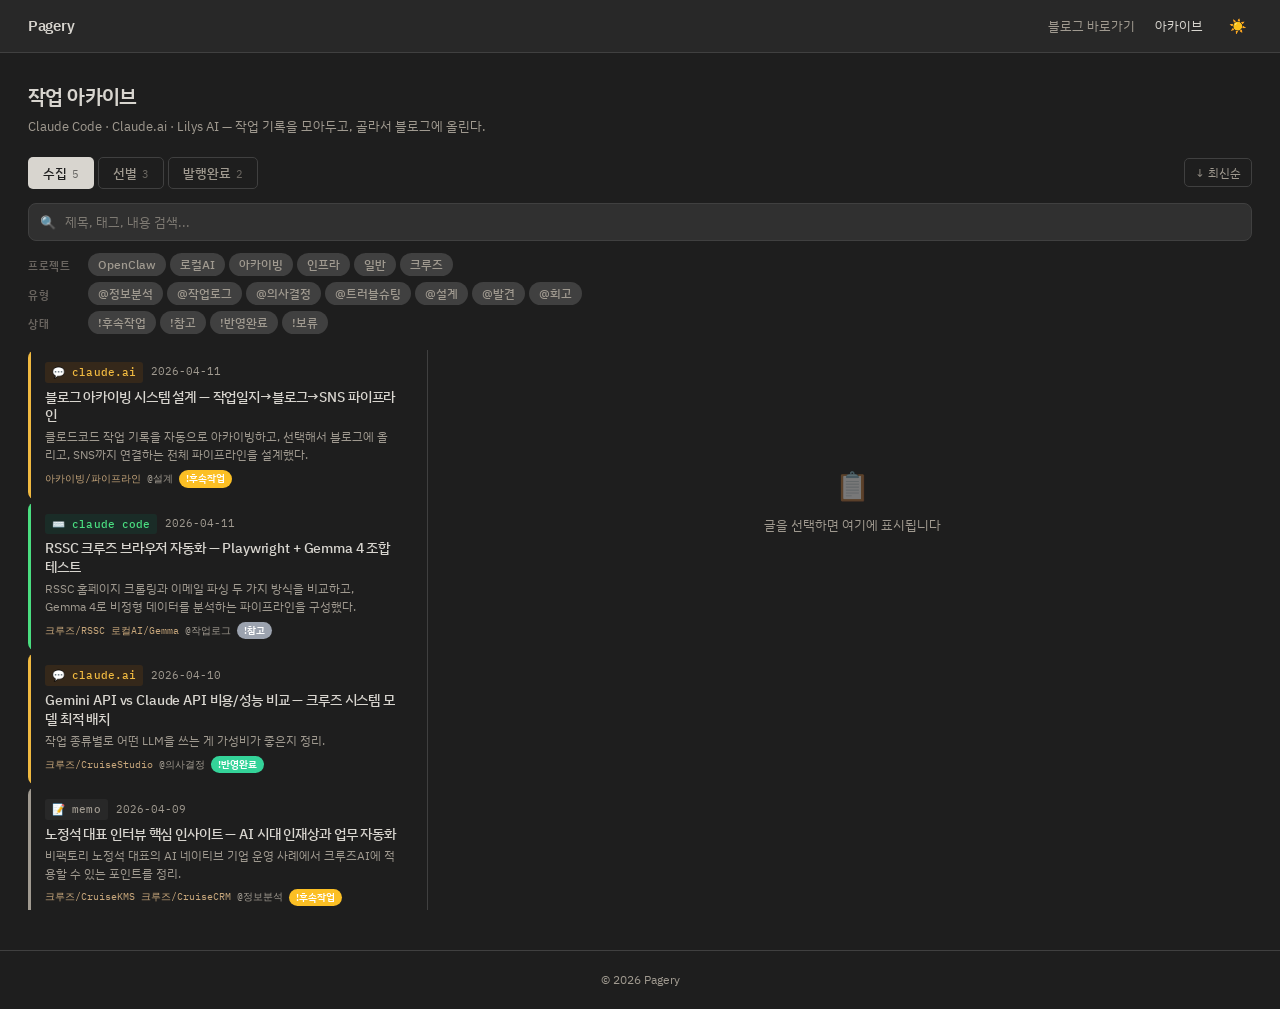
==== archive/index.html @ 4f9ec973 "add archive page + design docs" ====
<!DOCTYPE html>
<html lang="ko">
<head>
<meta charset="UTF-8">
<meta name="viewport" content="width=device-width, initial-scale=1.0">
<title>아카이브 — Pagery</title>
<link rel="preconnect" href="https://fonts.googleapis.com">
<link href="https://fonts.googleapis.com/css2?family=IBM+Plex+Sans+KR:wght@300;400;500;600&family=IBM+Plex+Mono:wght@400;500&display=swap" rel="stylesheet">
<style>
:root {
  --bg: #faf8f4;
  --bg-panel: #f5f1eb;
  --bg-card: #efeae3;
  --bg-card-hover: #e8e2d9;
  --bg-card-selected: #e5ded4;
  --bg-tag: #e8e2d9;
  --bg-tag-active: #2d2a26;
  --bg-input: #f5f1eb;
  --text: #2d2a26;
  --text-secondary: #8a8078;
  --text-tag-active: #faf8f4;
  --border: #ddd6cc;
  --border-focus: #a07d5a;
  --accent: #a07d5a;
  --tab-active-bg: #2d2a26;
  --tab-active-text: #faf8f4;
  --highlight: #fde68a;
  --source-claude: #b45309;
  --source-code: #047857;
  --source-lilys: #6d28d9;
  --source-memo: #78716c;
  --dim-label: #b0a898;
  --action-todo: #d97706;
  --action-ref: #6b7280;
  --action-done: #059669;
  --action-hold: #9333ea;
  --font-sans: 'IBM Plex Sans KR', -apple-system, sans-serif;
  --font-mono: 'IBM Plex Mono', monospace;
  --radius: 8px;
  --radius-sm: 5px;
  --transition: 0.15s ease;
  --shadow-card: 0 1px 3px rgba(0,0,0,0.04);
}
[data-theme="dark"] {
  --bg: #1e1e1e;
  --bg-panel: #282828;
  --bg-card: #303030;
  --bg-card-hover: #383838;
  --bg-card-selected: #3c3c3c;
  --bg-tag: #404040;
  --bg-tag-active: #d8d5cf;
  --bg-input: #303030;
  --text: #d8d5cf;
  --text-secondary: #a09a90;
  --text-tag-active: #1e1e1e;
  --border: #404040;
  --border-focus: #c9a87c;
  --accent: #c9a87c;
  --tab-active-bg: #d8d5cf;
  --tab-active-text: #1e1e1e;
  --highlight: #854d0e;
  --source-claude: #f0b940;
  --source-code: #4ade80;
  --source-lilys: #b09aee;
  --source-memo: #a09a90;
  --dim-label: #6a6560;
  --action-todo: #fbbf24;
  --action-ref: #9ca3af;
  --action-done: #34d399;
  --action-hold: #c084fc;
  --shadow-card: 0 1px 3px rgba(0,0,0,0.15);
}
* { margin:0; padding:0; box-sizing:border-box; }
body {
  font-family: var(--font-sans);
  background: var(--bg);
  color: var(--text);
  line-height: 1.6;
  min-height: 100vh;
  transition: background var(--transition), color var(--transition);
}

/* ── NAV ── */
nav { display:flex; align-items:center; justify-content:space-between; padding:14px 28px; border-bottom:1px solid var(--border); background:var(--bg-panel); position:sticky; top:0; z-index:100; }
nav .logo { font-weight:600; font-size:15px; letter-spacing:-0.02em; text-decoration:none; color:var(--text); }
nav .nav-links { display:flex; align-items:center; gap:20px; }
nav .nav-links a { font-size:13px; color:var(--text-secondary); text-decoration:none; transition:color var(--transition); }
nav .nav-links a:hover, nav .nav-links a.active { color:var(--text); }
.theme-toggle { background:none; border:none; cursor:pointer; font-size:14px; padding:4px 6px; color:var(--text-secondary); border-radius:var(--radius-sm); transition:background var(--transition); }
.theme-toggle:hover { background:var(--bg-tag); }

/* ── HEADER ── */
.archive-header { padding:28px 28px 0; max-width:1440px; margin:0 auto; }
.archive-header h1 { font-size:20px; font-weight:600; letter-spacing:-0.03em; margin-bottom:3px; }
.archive-header p { font-size:13px; color:var(--text-secondary); margin-bottom:20px; }

/* ── CONTROLS ── */
.controls { max-width:1440px; margin:0 auto; padding:0 28px; }
.tabs-row { display:flex; align-items:center; justify-content:space-between; margin-bottom:14px; }
.tabs { display:flex; gap:4px; }
.tab { padding:6px 14px; font-size:13px; font-weight:500; border:1px solid var(--border); border-radius:var(--radius-sm); background:transparent; color:var(--text-secondary); cursor:pointer; transition:all var(--transition); font-family:var(--font-sans); }
.tab:hover { color:var(--text); border-color:var(--text-secondary); }
.tab.active { background:var(--tab-active-bg); color:var(--tab-active-text); border-color:transparent; }
.tab .count { font-size:11px; font-weight:400; margin-left:5px; opacity:0.6; }
.sort-toggle { display:flex; align-items:center; gap:6px; font-size:12px; color:var(--text-secondary); cursor:pointer; padding:5px 10px; border-radius:var(--radius-sm); border:1px solid var(--border); background:transparent; font-family:var(--font-sans); transition:all var(--transition); }
.sort-toggle:hover { border-color:var(--text-secondary); color:var(--text); }

/* Search */
.search-bar { position:relative; margin-bottom:12px; }
.search-bar input { width:100%; padding:9px 14px 9px 36px; font-size:13px; font-family:var(--font-sans); border:1px solid var(--border); border-radius:var(--radius); background:var(--bg-input); color:var(--text); outline:none; transition:border-color var(--transition); }
.search-bar input:focus { border-color:var(--border-focus); }
.search-bar input::placeholder { color:var(--text-secondary); opacity:0.7; }
.search-icon { position:absolute; left:12px; top:50%; transform:translateY(-50%); font-size:13px; color:var(--text-secondary); pointer-events:none; }

/* ── 3차원 태그 필터 ── */
.filter-section { margin-bottom:16px; }
.filter-row { display:flex; align-items:flex-start; gap:8px; margin-bottom:6px; }
.filter-label { font-size:10.5px; font-weight:600; text-transform:uppercase; letter-spacing:0.06em; color:var(--dim-label); min-width:52px; padding-top:5px; flex-shrink:0; }
.filter-chips { display:flex; flex-wrap:wrap; gap:4px; }
.tag-chip { padding:3px 10px; font-size:11.5px; font-weight:500; border-radius:20px; background:var(--bg-tag); color:var(--text-secondary); cursor:pointer; transition:all var(--transition); border:none; font-family:var(--font-sans); white-space:nowrap; }
.tag-chip:hover { color:var(--text); }
.tag-chip.active { background:var(--bg-tag-active); color:var(--text-tag-active); }
/* action 색상 */
.tag-chip[data-action="후속작업"].active { background:var(--action-todo); color:#fff; }
.tag-chip[data-action="참고"].active { background:var(--action-ref); color:#fff; }
.tag-chip[data-action="반영완료"].active { background:var(--action-done); color:#fff; }
.tag-chip[data-action="보류"].active { background:var(--action-hold); color:#fff; }

/* ── MAIN LAYOUT ── */
.main-layout { display:grid; grid-template-columns:400px 1fr; gap:0; max-width:1440px; margin:0 auto; padding:0 28px 40px; min-height:calc(100vh - 300px); }

/* ── LIST ── */
.list-panel { border-right:1px solid var(--border); padding-right:16px; overflow-y:auto; max-height:calc(100vh - 340px); }
.list-panel::-webkit-scrollbar { width:3px; }
.list-panel::-webkit-scrollbar-thumb { background:var(--border); border-radius:2px; }
.card { display:flex; gap:0; padding:0; border-radius:var(--radius); cursor:pointer; transition:background var(--transition); margin-bottom:2px; overflow:hidden; }
.card:hover { background:var(--bg-card-hover); }
.card.selected { background:var(--bg-card-selected); }
.card-color-bar { width:3px; min-height:100%; flex-shrink:0; border-radius:3px 0 0 3px; }
.card-color-bar.claude-ai { background:var(--source-claude); }
.card-color-bar.claude-code { background:var(--source-code); }
.card-color-bar.lilys { background:var(--source-lilys); }
.card-color-bar.memo { background:var(--source-memo); }
.card-content { padding:12px 14px; flex:1; min-width:0; }
.card-meta { display:flex; align-items:center; gap:8px; margin-bottom:5px; }
.source-badge { display:inline-flex; align-items:center; gap:4px; font-size:10.5px; font-weight:500; font-family:var(--font-mono); padding:2px 7px; border-radius:3px; letter-spacing:0.01em; }
.source-badge.claude-ai { background:rgba(217,119,6,0.12); color:var(--source-claude); }
.source-badge.claude-code { background:rgba(5,150,105,0.12); color:var(--source-code); }
.source-badge.lilys { background:rgba(124,58,237,0.12); color:var(--source-lilys); }
.source-badge.memo { background:rgba(115,115,115,0.12); color:var(--source-memo); }
.card-date { font-size:11px; color:var(--text-secondary); font-family:var(--font-mono); }
.card-title { font-size:13.5px; font-weight:500; line-height:1.4; margin-bottom:3px; letter-spacing:-0.01em; }
.card-excerpt { font-size:12px; color:var(--text-secondary); line-height:1.5; display:-webkit-box; -webkit-line-clamp:2; -webkit-box-orient:vertical; overflow:hidden; }
/* card 하단에 project + action 표시 */
.card-dim-tags { display:flex; gap:6px; margin-top:6px; flex-wrap:wrap; align-items:center; }
.card-dim-tags .dim-project { font-size:10px; color:var(--accent); font-family:var(--font-mono); }
.card-dim-tags .dim-type { font-size:10px; color:var(--text-secondary); font-family:var(--font-mono); }
.action-pill { font-size:9.5px; font-weight:600; padding:1px 7px; border-radius:10px; color:#fff; }
.action-pill.후속작업 { background:var(--action-todo); }
.action-pill.참고 { background:var(--action-ref); }
.action-pill.반영완료 { background:var(--action-done); }
.action-pill.보류 { background:var(--action-hold); }
mark { background:var(--highlight); color:inherit; padding:0 1px; border-radius:2px; }
.list-empty { padding:60px 16px; text-align:center; color:var(--text-secondary); font-size:13px; }

/* ── DETAIL ── */
.detail-panel { padding-left:24px; overflow-y:auto; max-height:calc(100vh - 340px); }
.detail-panel::-webkit-scrollbar { width:3px; }
.detail-panel::-webkit-scrollbar-thumb { background:var(--border); border-radius:2px; }
.detail-empty { display:flex; flex-direction:column; align-items:center; justify-content:center; height:300px; color:var(--text-secondary); font-size:13px; gap:6px; }
.detail-empty .empty-icon { font-size:28px; opacity:0.4; }
.detail-header { margin-bottom:20px; }
.detail-header .detail-meta { display:flex; align-items:center; gap:10px; margin-bottom:8px; }
.detail-header h2 { font-size:20px; font-weight:600; letter-spacing:-0.03em; line-height:1.35; margin-bottom:4px; }
.detail-header .detail-date { font-size:12px; color:var(--text-secondary); font-family:var(--font-mono); }
.detail-summary { background:var(--bg-card); border-radius:var(--radius); padding:16px 18px; margin-bottom:18px; border-left:3px solid var(--accent); }
.detail-summary h3 { font-size:11px; font-weight:600; text-transform:uppercase; letter-spacing:0.06em; color:var(--text-secondary); margin-bottom:8px; }
.detail-summary p { font-size:13.5px; line-height:1.7; }
.detail-body { font-size:14px; line-height:1.75; margin-bottom:20px; }
.detail-body h4 { font-size:14.5px; font-weight:600; margin:18px 0 6px; letter-spacing:-0.02em; }
.detail-body p { margin-bottom:10px; }
.detail-body ul { margin:6px 0 10px 18px; font-size:13.5px; }
.detail-body li { margin-bottom:3px; }
.detail-body code { font-family:var(--font-mono); font-size:12px; background:var(--bg-tag); padding:2px 5px; border-radius:3px; }
.detail-links { display:flex; gap:6px; flex-wrap:wrap; margin-bottom:18px; }
.detail-links a { display:inline-flex; align-items:center; gap:5px; padding:6px 12px; font-size:12px; font-weight:500; border:1px solid var(--border); border-radius:var(--radius-sm); color:var(--text); text-decoration:none; transition:all var(--transition); }
.detail-links a:hover { border-color:var(--accent); color:var(--accent); }

/* 3차원 태그 표시 (디테일) */
.detail-dimensions { margin-bottom:18px; }
.dim-row { display:flex; align-items:center; gap:6px; margin-bottom:5px; }
.dim-row-label { font-size:10px; font-weight:600; text-transform:uppercase; letter-spacing:0.06em; color:var(--dim-label); min-width:42px; }
.dim-row .dtag { display:inline-flex; align-items:center; gap:3px; padding:3px 9px; font-size:11.5px; font-weight:500; border-radius:20px; background:var(--bg-tag); color:var(--text-secondary); }
.dtag .remove-tag { cursor:pointer; font-size:13px; line-height:1; opacity:0.5; transition:opacity var(--transition); background:none; border:none; color:inherit; padding:0 0 0 2px; }
.dtag .remove-tag:hover { opacity:1; }

/* 보조 태그 */
.detail-free-tags { margin-bottom:18px; }
.detail-free-tags .dtag-label { font-size:10px; font-weight:600; text-transform:uppercase; letter-spacing:0.06em; color:var(--dim-label); margin-bottom:5px; }
.detail-free-tags-list { display:flex; flex-wrap:wrap; gap:5px; align-items:center; }
.add-tag-btn { display:inline-flex; align-items:center; gap:3px; padding:3px 9px; font-size:11.5px; font-weight:500; border-radius:20px; background:transparent; border:1px dashed var(--border); color:var(--text-secondary); cursor:pointer; font-family:var(--font-sans); transition:all var(--transition); }
.add-tag-btn:hover { border-color:var(--accent); color:var(--accent); }
.tag-input-wrap { display:none; align-items:center; }
.tag-input-wrap.show { display:inline-flex; }
.tag-input-wrap input { width:100px; padding:3px 8px; font-size:11.5px; font-family:var(--font-sans); border:1px solid var(--border); border-radius:20px; background:var(--bg-input); color:var(--text); outline:none; }
.tag-input-wrap input:focus { border-color:var(--accent); }

/* Memo */
.detail-memo { margin-bottom:18px; }
.detail-memo label { display:block; font-size:11px; font-weight:600; text-transform:uppercase; letter-spacing:0.06em; color:var(--text-secondary); margin-bottom:6px; }
.detail-memo textarea { width:100%; min-height:70px; padding:10px 12px; font-size:13px; font-family:var(--font-sans); border:1px solid var(--border); border-radius:var(--radius); background:var(--bg-input); color:var(--text); resize:vertical; outline:none; transition:border-color var(--transition); }
.detail-memo textarea:focus { border-color:var(--border-focus); }

/* Actions */
.detail-actions { display:flex; gap:6px; padding-top:14px; border-top:1px solid var(--border); }
.btn { padding:7px 16px; font-size:12.5px; font-weight:500; font-family:var(--font-sans); border-radius:var(--radius-sm); cursor:pointer; transition:all var(--transition); border:1px solid var(--border); background:var(--bg-panel); color:var(--text); }
.btn:hover { border-color:var(--text-secondary); }
.btn-primary { background:var(--tab-active-bg); color:var(--tab-active-text); border-color:transparent; }
.btn-primary:hover { opacity:0.85; }
.btn-publish { background:var(--accent); color:#fff; border-color:transparent; }
.btn-publish:hover { opacity:0.85; }

footer { text-align:center; padding:20px; font-size:11.5px; color:var(--text-secondary); border-top:1px solid var(--border); }

@media (max-width:900px) {
  .main-layout { grid-template-columns:1fr; }
  .list-panel { border-right:none; border-bottom:1px solid var(--border); padding-right:0; padding-bottom:12px; max-height:40vh; }
  .detail-panel { padding-left:0; padding-top:16px; }
  .archive-header,.controls { padding-left:16px; padding-right:16px; }
  .main-layout { padding:0 16px 40px; }
  nav { padding:14px 16px; }
  .filter-row { flex-direction:column; gap:4px; }
  .filter-label { min-width:auto; padding-top:0; }
}
</style>
</head>
<body>

<nav>
  <a href="https://galincia-hub.github.io/kangs-blog/index.html" class="logo">Pagery</a>
  <div class="nav-links">
    <a href="https://galincia-hub.github.io/kangs-blog/blog/index.html">블로그 바로가기</a>
    <a href="#" class="active">아카이브</a>
    <button class="theme-toggle" onclick="toggleTheme()" title="테마 전환">☀️</button>
  </div>
</nav>

<div class="archive-header">
  <h1>작업 아카이브</h1>
  <p>Claude Code · Claude.ai · Lilys AI — 작업 기록을 모아두고, 골라서 블로그에 올린다.</p>
</div>

<div class="controls">
  <div class="tabs-row">
    <div class="tabs">
      <button class="tab active" data-tab="inbox" onclick="switchTab('inbox')">수집<span class="count" id="count-inbox">0</span></button>
      <button class="tab" data-tab="shortlist" onclick="switchTab('shortlist')">선별<span class="count" id="count-shortlist">0</span></button>
      <button class="tab" data-tab="published" onclick="switchTab('published')">발행완료<span class="count" id="count-published">0</span></button>
    </div>
    <button class="sort-toggle" onclick="toggleSort()" id="sortBtn">↓ 최신순</button>
  </div>
  <div class="search-bar">
    <span class="search-icon">🔍</span>
    <input type="text" id="searchInput" placeholder="제목, 태그, 내용 검색..." oninput="filterCards()">
  </div>
  <!-- ★ 차원별 3행 필터 -->
  <div class="filter-section" id="filterSection"></div>
</div>

<div class="main-layout">
  <div class="list-panel" id="listPanel"></div>
  <div class="detail-panel" id="detailPanel">
    <div class="detail-empty"><span class="empty-icon">📋</span>글을 선택하면 여기에 표시됩니다</div>
  </div>
</div>

<footer>© 2026 Pagery</footer>

<script>
const SOURCE_META = {
  'claude-ai':   { icon:'💬', label:'claude.ai' },
  'claude-code': { icon:'⌨️', label:'claude code' },
  'lilys':       { icon:'🎬', label:'lilys ai' },
  'memo':        { icon:'📝', label:'memo' }
};
const LINK_META = {
  claude_ai:   { icon:'💬', label:'Claude 대화' },
  claude_code: { icon:'⌨️', label:'Code 세션' },
  source:      { icon:'🔗', label:'원본' },
  github:      { icon:'🔗', label:'GitHub' },
  blog:        { icon:'📄', label:'블로그 글' },
  related:     { icon:'🔗', label:'관련 링크' }
};
const TYPE_LIST = ['정보분석','작업로그','의사결정','트러블슈팅','설계','발견','회고'];
const ACTION_LIST = ['후속작업','참고','반영완료','보류'];

// ── DATA (3차원 태그 + links 확장 + publish) ──
const archiveData = [
  {
    id:1, status:"inbox", source:"claude-ai", date:"2026-04-11",
    title:"블로그 아카이빙 시스템 설계 — 작업일지→블로그→SNS 파이프라인",
    excerpt:"클로드코드 작업 기록을 자동으로 아카이빙하고, 선택해서 블로그에 올리고, SNS까지 연결하는 전체 파이프라인을 설계했다.",
    summary:"오늘은 작업 기록의 자동화 파이프라인을 구상했다. 매번 블로그 글 쓰기 귀찮은 문제를 해결하기 위해, Claude Code 작업이 끝나면 자동으로 작업일지를 정리하고 → 아카이빙 페이지에 쌓고 → 거기서 골라서 블로그에 올리는 구조를 설계했다.",
    body:"<h4>왜 만드나</h4><p>Claude.ai에서 작업한 내용을 찾으려면 채팅 기록을 하나하나 뒤져야 한다.</p><h4>어떻게 해결하나</h4><p>작업이 끝나면 에이전트가 자동으로 스토리를 정리해서 아카이빙에 쌓는다.</p><h4>핵심 결정</h4><ul><li>DB 없이 JSON 파일로 운영</li><li>Learning Queue의 2분할 레이아웃 차용</li><li>3단계 탭: 수집 → 선별 → 발행완료</li></ul>",
    project:["아카이빙/파이프라인"], type:"설계", action:"후속작업",
    tags:["LearningQueue","블로그자동화"],
    links:{claude_ai:"https://claude.ai/chat/example-1"}, memo:"",
    publish:{blog_url:"",blog_date:"",linkedin_draft:"",threads_draft:"",linkedin_posted:false,threads_posted:false}
  },
  {
    id:2, status:"inbox", source:"claude-code", date:"2026-04-11",
    title:"RSSC 크루즈 브라우저 자동화 — Playwright + Gemma 4 조합 테스트",
    excerpt:"RSSC 홈페이지 크롤링과 이메일 파싱 두 가지 방식을 비교하고, Gemma 4로 비정형 데이터를 분석하는 파이프라인을 구성했다.",
    summary:"RSSC 크루즈 가격/일정 데이터를 자동으로 수집하는 시스템을 만들었다. Playwright로 크롤링하는 방식과 이메일 파싱 방식을 비교했다.",
    body:"<h4>시도한 것</h4><p>Playwright로 RSSC 웹사이트를 직접 크롤링했는데, 동적 로딩이 많아서 안정성이 떨어졌다.</p><h4>막혔던 곳</h4><p>이메일 본문 HTML 구조가 매번 달라서 정규식으로는 한계. Gemma 4에게 시키니까 바로 됐다.</p><h4>배운 것</h4><p>비정형 데이터 → LLM 정형화가 생각보다 강력하다.</p>",
    project:["크루즈/RSSC","로컬AI/Gemma"], type:"작업로그", action:"참고",
    tags:["Playwright","크롤링","브라우저자동화"],
    links:{claude_ai:"https://claude.ai/chat/example-2",github:"https://github.com/galincia-hub/cruise-scraper"},
    memo:"이메일 파싱 방식이 더 안정적.",
    publish:{blog_url:"",blog_date:"",linkedin_draft:"",threads_draft:"",linkedin_posted:false,threads_posted:false}
  },
  {
    id:3, status:"inbox", source:"claude-ai", date:"2026-04-10",
    title:"Gemini API vs Claude API 비용/성능 비교 — 크루즈 시스템 모델 최적 배치",
    excerpt:"작업 종류별로 어떤 LLM을 쓰는 게 가성비가 좋은지 정리.",
    summary:"크루즈 AI 시스템의 각 모듈에 어떤 LLM을 배치할지 비용과 성능을 비교했다.",
    body:"<h4>비교 기준</h4><p>100건의 동일 프롬프트로 정확도와 비용을 측정.</p><h4>결과</h4><ul><li>분류: Gemini Flash 승 (가격 1/5)</li><li>글쓰기: Claude 압도적</li></ul>",
    project:["크루즈/CruiseStudio"], type:"의사결정", action:"반영완료",
    tags:["Gemini","Claude","비용최적화"],
    links:{claude_ai:"https://claude.ai/chat/example-3"}, memo:"",
    publish:{blog_url:"",blog_date:"",linkedin_draft:"",threads_draft:"",linkedin_posted:false,threads_posted:false}
  },
  {
    id:4, status:"inbox", source:"lilys", date:"2026-04-06",
    title:"AI뉴스 — Gemma 4, Veo3.1 Lite, 클로드 코드 유출, 타입캐스트",
    excerpt:"조코딩 AI뉴스 요약. Gemma 4 오픈소스 출시, 클로드 코드 소스 유출 사태 정리.",
    summary:"구글이 용량 대비 최강 오픈소스 모델 Gemma 4를 출시했다. 클로드 코드가 npm 맵파일을 통해 소스가 유출되었다.",
    body:"<h4>Gemma 4 핵심</h4><ul><li>31B 모델이 아레나 엘로 1452점</li><li>아파치 2.0 라이선스</li></ul><h4>클로드 코드 유출</h4><p>npm 맵 파일을 통해 핵심 구성 요소 공개. OpenClaw가 빠르게 개발됨.</p>",
    project:["로컬AI/Gemma","OpenClaw"], type:"정보분석", action:"후속작업",
    tags:["오픈소스","Veo","타입캐스트"],
    links:{source:"https://lilys.ai/digest/9031701/10316226/"}, memo:"Gemma 4 로컬 설치 테스트해볼 것.",
    publish:{blog_url:"",blog_date:"",linkedin_draft:"",threads_draft:"",linkedin_posted:false,threads_posted:false}
  },
  {
    id:5, status:"inbox", source:"memo", date:"2026-04-09",
    title:"노정석 대표 인터뷰 핵심 인사이트 — AI 시대 인재상과 업무 자동화",
    excerpt:"비팩토리 노정석 대표의 AI 네이티브 기업 운영 사례에서 크루즈AI에 적용할 수 있는 포인트를 정리.",
    summary:"AI 에이전트로 '주관식을 객관식으로 바꾸는' 접근이 인상적이었다.",
    body:"<h4>핵심 인사이트</h4><p>'단순 노동을 없애는 것'이 AI 도입의 핵심.</p><h4>크루즈AI 적용</h4><ul><li>CruiseKMS: 고객 문의 → AI가 선택지로 정리</li><li>CruiseCRM: 프로모션 → AI가 타겟 세분화</li></ul>",
    project:["크루즈/CruiseKMS","크루즈/CruiseCRM"], type:"정보분석", action:"후속작업",
    tags:["노정석","비팩토리"],
    links:{claude_ai:"https://claude.ai/chat/example-5"}, memo:"블로그 포스트로 쓸만한 소재.",
    publish:{blog_url:"",blog_date:"",linkedin_draft:"",threads_draft:"",linkedin_posted:false,threads_posted:false}
  },
  {
    id:6, status:"shortlist", source:"claude-code", date:"2026-04-08",
    title:"CruiseStudio Writer/Reviewer 멀티에이전트 파이프라인 구축",
    excerpt:"유튜브 → 블로그 자동 변환 시스템의 핵심인 Writer-Reviewer 구조를 구현하고 테스트했다.",
    summary:"Writer가 초안을 쓰고 Reviewer가 팩트체크하는 3단계 구조. Writer 환각 문제를 Reviewer 프롬프트 강화로 해결.",
    body:"<h4>구조</h4><p>Writer → Reviewer → Style Editor.</p><h4>문제와 해결</h4><p>Writer 환각 발생. Reviewer에 '원본에 없는 사실이면 삭제하라' 규칙 추가.</p>",
    project:["크루즈/CruiseStudio"], type:"작업로그", action:"참고",
    tags:["멀티에이전트","환각방지"],
    links:{claude_ai:"https://claude.ai/chat/example-6",github:"https://github.com/galincia-hub/cruise-studio"},
    memo:"환각 방지 패턴은 별도 포스트로 쓸 수 있을 것 같다.",
    publish:{blog_url:"",blog_date:"",linkedin_draft:"",threads_draft:"",linkedin_posted:false,threads_posted:false}
  },
  {
    id:7, status:"shortlist", source:"claude-ai", date:"2026-04-07",
    title:"크루즈 사업 5개년 AI 전환 로드맵 — Phase 1~5 수립",
    excerpt:"크루즈인터내셔널의 AI 기반 성장 전략을 5단계로 나누어 로드맵을 수립했다.",
    summary:"Phase 1은 내부 업무 자동화, Phase 5는 여행업 AI 인프라 제공자로의 전환.",
    body:"<h4>5단계 로드맵</h4><ul><li>Phase 1: 내부 업무 자동화</li><li>Phase 2: 고객 접점 AI화</li><li>Phase 3: 데이터 기반 상품 기획</li><li>Phase 4: 파트너 플랫폼</li><li>Phase 5: 여행업 AI 인프라</li></ul>",
    project:["크루즈"], type:"설계", action:"후속작업",
    tags:["AI전환","5개년계획"],
    links:{claude_ai:"https://claude.ai/chat/example-7"}, memo:"블로그 시리즈로 쓰면 좋겠다.",
    publish:{blog_url:"",blog_date:"",linkedin_draft:"",threads_draft:"",linkedin_posted:false,threads_posted:false}
  },
  {
    id:8, status:"shortlist", source:"claude-code", date:"2026-04-05",
    title:"dev-hub 진척도 대시보드 구축 — 9개 프로젝트 통합 현황판",
    excerpt:"진행 중인 9개 프로젝트의 상태를 한눈에 볼 수 있는 대시보드를 GitHub Pages에 배포했다.",
    summary:"프로젝트가 많아지면서 뭐가 어디까지 됐는지 파악이 어려워져서 대시보드를 만들었다.",
    body:"<h4>만든 이유</h4><p>9개 프로젝트를 동시에 돌리다 보니 '어제 뭐 했더라'부터 까먹기 시작했다.</p>",
    project:["인프라"], type:"작업로그", action:"반영완료",
    tags:["대시보드","GitHubPages","dev-hub"],
    links:{github:"https://github.com/galincia-hub/dev-hub"}, memo:"",
    publish:{blog_url:"",blog_date:"",linkedin_draft:"",threads_draft:"",linkedin_posted:false,threads_posted:false}
  },
  {
    id:9, status:"published", source:"claude-ai", date:"2026-04-03",
    title:"[블로그] Week 1 — 바이브코딩, 그게 뭔데? Claude Code를 만나다",
    excerpt:"바이브코딩이 뭔지도 모르고 시작한 첫 주.",
    summary:"20년 넘게 여행업만 하다가, AI한테 밀릴 것 같아서 시작한 바이브코딩.",
    body:"<h4>왜 시작했나</h4><p>회사에서 'AI 좀 써봐'라는 압박.</p><h4>첫 주</h4><ul><li>월: VS Code 설치</li><li>화: Claude Code 설치 → npm 에러 → 3시간</li><li>수: 설치 완료. '안녕 세계' 성공</li><li>목: 계산기 웹앱 성공. 충격.</li><li>금: 크루즈 가격 비교 도구 만들어볼까?</li></ul>",
    project:["일반"], type:"회고", action:"반영완료",
    tags:["바이브코딩","ClaudeCode","입문기"],
    links:{blog:"https://galincia-hub.github.io/kangs-blog/blog/week1-vibe-coding.html"}, memo:"",
    publish:{blog_url:"https://galincia-hub.github.io/kangs-blog/blog/week1-vibe-coding.html",blog_date:"2026-04-03",linkedin_draft:"",threads_draft:"",linkedin_posted:false,threads_posted:false}
  },
  {
    id:10, status:"published", source:"claude-ai", date:"2026-03-28",
    title:"[블로그] Week 0 — 블로그를 왜 쓰나, 그리고 파게리는 누구인가",
    excerpt:"첫 글. 짜파게티에서 온 필명 이야기.",
    summary:"여행업 23년차 직장인이 왜 갑자기 코딩을 시작했는지.",
    body:"<h4>이 블로그는</h4><p>유명해지려고 쓰는 블로그가 아니다. AI 시대에 비전문가가 어디까지 할 수 있는지 기록하는 곳.</p>",
    project:["아카이빙/블로그"], type:"회고", action:"반영완료",
    tags:["파게리","블로그시작"],
    links:{blog:"https://galincia-hub.github.io/kangs-blog/blog/week0-intro.html"}, memo:"",
    publish:{blog_url:"https://galincia-hub.github.io/kangs-blog/blog/week0-intro.html",blog_date:"2026-03-28",linkedin_draft:"",threads_draft:"",linkedin_posted:false,threads_posted:false}
  }
];

// ── STATE ──
let currentTab = "inbox";
let selectedId = null;
let activeProjects = new Set();
let activeTypes = new Set();
let activeActions = new Set();
let searchQuery = "";
let sortAsc = false;

// ── INIT ──
function init() {
  const saved = localStorage.getItem('pagery-theme');
  const el = document.documentElement;
  const btn = document.querySelector('.theme-toggle');
  if (saved === 'light') { el.removeAttribute('data-theme'); btn.textContent = '🌙'; }
  else { el.setAttribute('data-theme','dark'); btn.textContent = '☀️'; }
  renderFilters();
  renderList();
  updateCounts();
}
function toggleTheme() {
  const el = document.documentElement; const btn = document.querySelector('.theme-toggle');
  if (el.getAttribute('data-theme')==='dark') { el.removeAttribute('data-theme'); btn.textContent='🌙'; localStorage.setItem('pagery-theme','light'); }
  else { el.setAttribute('data-theme','dark'); btn.textContent='☀️'; localStorage.setItem('pagery-theme','dark'); }
}

// ── TABS ──
function switchTab(tab) {
  currentTab = tab; selectedId = null;
  document.querySelectorAll('.tab').forEach(t=>t.classList.remove('active'));
  document.querySelector(`[data-tab="${tab}"]`).classList.add('active');
  renderList(); showEmptyDetail();
}
function updateCounts() {
  document.getElementById('count-inbox').textContent = archiveData.filter(d=>d.status==='inbox').length;
  document.getElementById('count-shortlist').textContent = archiveData.filter(d=>d.status==='shortlist').length;
  document.getElementById('count-published').textContent = archiveData.filter(d=>d.status==='published').length;
}
function toggleSort() { sortAsc=!sortAsc; document.getElementById('sortBtn').textContent = sortAsc?'↑ 오래된순':'↓ 최신순'; renderList(); }

// ── 3차원 필터 렌더링 ──
function renderFilters() {
  // 프로젝트 대분류 추출
  const allProjects = [...new Set(archiveData.flatMap(d=>d.project.map(p=>p.split('/')[0])))].sort();
  const projectChips = allProjects.map(p =>
    `<button class="tag-chip" data-dim="project" data-val="${p}" onclick="toggleFilter('project','${p}')">${p}</button>`
  ).join('');
  const typeChips = TYPE_LIST.map(t =>
    `<button class="tag-chip" data-dim="type" data-val="${t}" onclick="toggleFilter('type','${t}')">@${t}</button>`
  ).join('');
  const actionChips = ACTION_LIST.map(a =>
    `<button class="tag-chip" data-dim="action" data-val="${a}" data-action="${a}" onclick="toggleFilter('action','${a}')">!${a}</button>`
  ).join('');
  document.getElementById('filterSection').innerHTML = `
    <div class="filter-row"><span class="filter-label">프로젝트</span><div class="filter-chips">${projectChips}</div></div>
    <div class="filter-row"><span class="filter-label">유형</span><div class="filter-chips">${typeChips}</div></div>
    <div class="filter-row"><span class="filter-label">상태</span><div class="filter-chips">${actionChips}</div></div>
  `;
}
function toggleFilter(dim, val) {
  const set = dim==='project' ? activeProjects : dim==='type' ? activeTypes : activeActions;
  if (set.has(val)) set.delete(val); else set.add(val);
  document.querySelectorAll(`.tag-chip[data-dim="${dim}"]`).forEach(chip => {
    chip.classList.toggle('active', (dim==='project'?activeProjects:dim==='type'?activeTypes:activeActions).has(chip.dataset.val));
  });
  renderList();
}

// ── FILTER ──
function filterCards() { searchQuery = document.getElementById('searchInput').value.toLowerCase(); renderList(); }
function getFiltered() {
  let items = archiveData.filter(d => {
    if (d.status !== currentTab) return false;
    // 차원 간 AND, 차원 내 OR
    if (activeProjects.size > 0 && !d.project.some(p => [...activeProjects].some(ap => p.startsWith(ap)))) return false;
    if (activeTypes.size > 0 && !activeTypes.has(d.type)) return false;
    if (activeActions.size > 0 && !activeActions.has(d.action)) return false;
    if (searchQuery) {
      const hay = (d.title + d.excerpt + d.tags.join(' ') + d.project.join(' ') + d.type + d.action + d.body).toLowerCase();
      if (!hay.includes(searchQuery)) return false;
    }
    return true;
  });
  items.sort((a,b) => sortAsc ? a.date.localeCompare(b.date) : b.date.localeCompare(a.date));
  return items;
}

function highlightText(text, query) {
  if (!query) return text;
  const regex = new RegExp(`(${query.replace(/[.*+?^${}()|[\]\\]/g,'\\$&')})`, 'gi');
  return text.replace(regex, '<mark>$1</mark>');
}
function escHtml(s) { return s.replace(/&/g,'&amp;').replace(/</g,'&lt;').replace(/>/g,'&gt;'); }

// ── RENDER LIST ──
function renderList() {
  const items = getFiltered();
  const panel = document.getElementById('listPanel');
  if (items.length === 0) { panel.innerHTML = '<div class="list-empty">표시할 항목이 없습니다</div>'; return; }
  const sm = SOURCE_META;
  panel.innerHTML = items.map(d => `
    <div class="card ${selectedId===d.id?'selected':''}" onclick="selectCard(${d.id})">
      <div class="card-color-bar ${d.source}"></div>
      <div class="card-content">
        <div class="card-meta">
          <span class="source-badge ${d.source}">${sm[d.source].icon} ${sm[d.source].label}</span>
          <span class="card-date">${d.date}</span>
        </div>
        <div class="card-title">${highlightText(escHtml(d.title), searchQuery)}</div>
        <div class="card-excerpt">${highlightText(escHtml(d.excerpt), searchQuery)}</div>
        <div class="card-dim-tags">
          ${d.project.map(p=>`<span class="dim-project">${p}</span>`).join('')}
          <span class="dim-type">@${d.type}</span>
          <span class="action-pill ${d.action}">!${d.action}</span>
        </div>
      </div>
    </div>
  `).join('');
}

function showEmptyDetail() {
  document.getElementById('detailPanel').innerHTML = '<div class="detail-empty"><span class="empty-icon">📋</span>글을 선택하면 여기에 표시됩니다</div>';
}

// ── DETAIL ──
function selectCard(id) {
  selectedId = id; renderList();
  const d = archiveData.find(x=>x.id===id);
  if (!d) return;
  const sm = SOURCE_META;

  // links 렌더링 (확장형)
  let linksHtml = '';
  for (const [k,v] of Object.entries(d.links)) {
    if (k === 'related' && Array.isArray(v)) {
      v.forEach((url,i) => { linksHtml += `<a href="${url}" target="_blank">🔗 관련 ${i+1}</a>`; });
    } else if (v) {
      const m = LINK_META[k] || {icon:'🔗',label:k};
      linksHtml += `<a href="${v}" target="_blank">${m.icon} ${m.label}</a>`;
    }
  }

  const statusBtns = d.status === 'inbox'
    ? `<button class="btn btn-primary" onclick="moveStatus(${d.id},'shortlist')">→ 선별로 이동</button><button class="btn" onclick="moveStatus(${d.id},'published')">→ 바로 발행</button>`
    : d.status === 'shortlist'
    ? `<button class="btn btn-publish" onclick="moveStatus(${d.id},'published')">📝 블로그 발행</button><button class="btn" onclick="moveStatus(${d.id},'inbox')">← 수집으로</button>`
    : `<button class="btn" onclick="moveStatus(${d.id},'shortlist')">← 선별로</button>`;

  // 3차원 태그 표시
  const dimHtml = `
    <div class="dim-row"><span class="dim-row-label">프로젝트</span>${d.project.map(p=>`<span class="dtag">${p}</span>`).join('')}</div>
    <div class="dim-row"><span class="dim-row-label">유형</span><span class="dtag">@${d.type}</span></div>
    <div class="dim-row"><span class="dim-row-label">상태</span><span class="action-pill ${d.action}" style="font-size:11px;padding:2px 9px;">!${d.action}</span></div>
  `;

  // 보조 태그
  const freeTagsHtml = d.tags.map((t,i) =>
    `<span class="dtag">#${t}<button class="remove-tag" onclick="removeTag(${d.id},${i})">×</button></span>`
  ).join('') +
  `<button class="add-tag-btn" onclick="showTagInput(${d.id})">+ 태그</button>
   <span class="tag-input-wrap" id="tagInput-${d.id}">
     <input placeholder="태그명" onkeydown="if(event.key==='Enter')addTag(${d.id},this.value)">
   </span>`;

  document.getElementById('detailPanel').innerHTML = `
    <div class="detail-header">
      <div class="detail-meta">
        <span class="source-badge ${d.source}">${sm[d.source].icon} ${sm[d.source].label}</span>
        <span class="detail-date">${d.date}</span>
      </div>
      <h2>${d.title}</h2>
    </div>
    <div class="detail-summary"><h3>AI 요약</h3><p>${d.summary}</p></div>
    <div class="detail-body">${d.body}</div>
    <div class="detail-links">${linksHtml}</div>
    <div class="detail-dimensions">${dimHtml}</div>
    <div class="detail-free-tags">
      <div class="dtag-label">보조 태그</div>
      <div class="detail-free-tags-list">${freeTagsHtml}</div>
    </div>
    <div class="detail-memo">
      <label>내 메모</label>
      <textarea placeholder="메모를 입력하세요..." onchange="saveMemo(${d.id},this.value)">${d.memo}</textarea>
    </div>
    <div class="detail-actions">${statusBtns}</div>
  `;
}

function moveStatus(id, ns) {
  const item = archiveData.find(x=>x.id===id);
  if (item) { item.status=ns; updateCounts(); switchTab(ns); selectCard(id); }
}
function saveMemo(id, val) { const item = archiveData.find(x=>x.id===id); if(item) item.memo=val; }
function showTagInput(id) {
  const el = document.getElementById('tagInput-'+id);
  el.classList.toggle('show');
  if (el.classList.contains('show')) el.querySelector('input').focus();
}
function addTag(id, val) {
  val = val.trim(); if(!val) return;
  const item = archiveData.find(x=>x.id===id);
  if (item && !item.tags.includes(val)) { item.tags.push(val); selectCard(id); }
}
function removeTag(id, idx) {
  const item = archiveData.find(x=>x.id===id);
  if (item) { item.tags.splice(idx,1); selectCard(id); }
}

init();
</script>
</body>
</html>
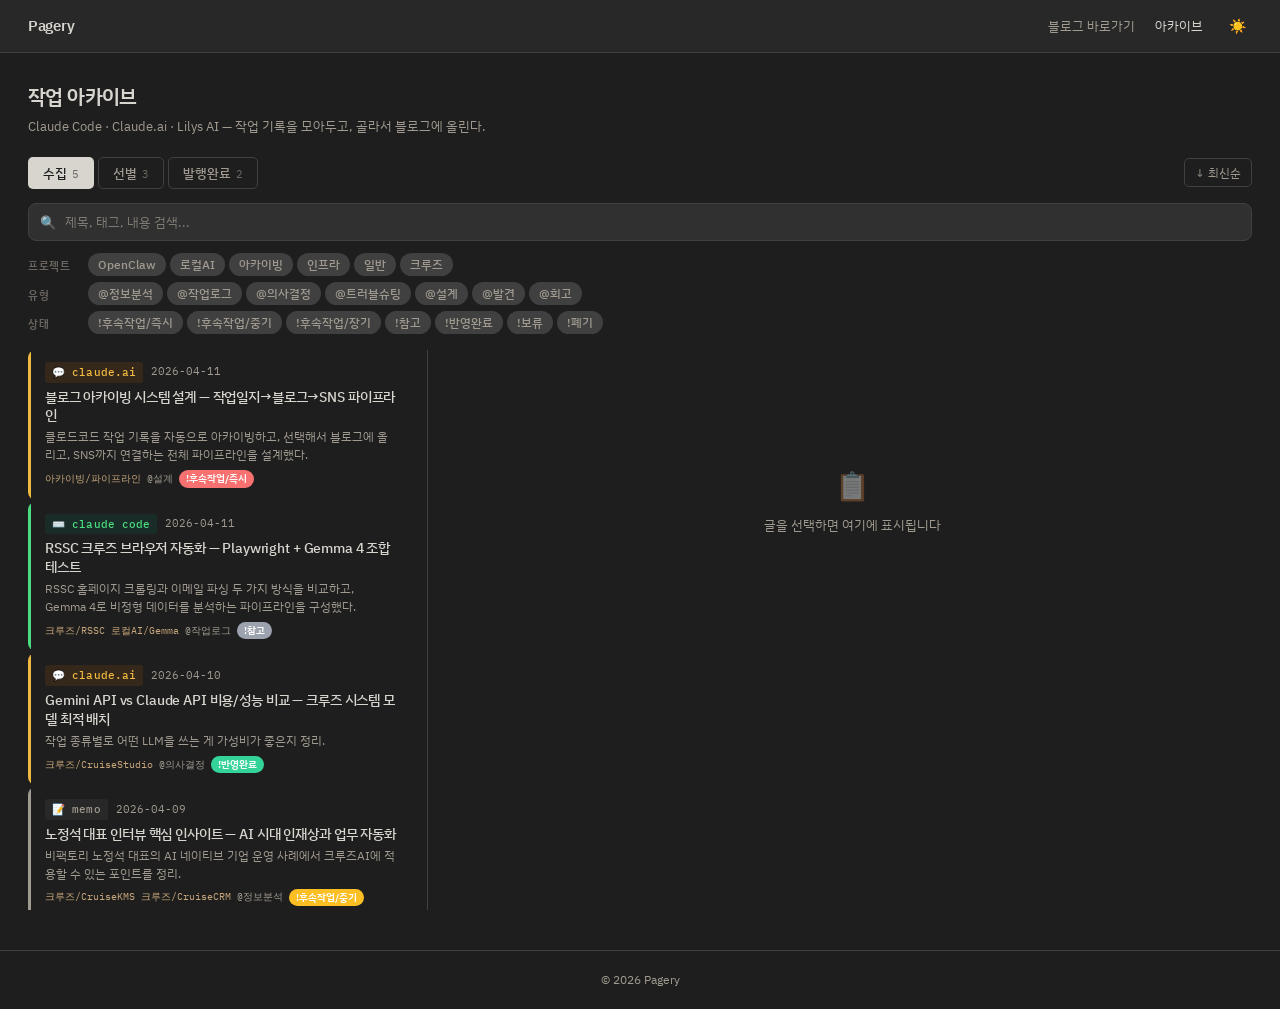
==== commit a9f1fa69: "upgrade: 7-tier action tags + dimension editing UI" ====
--- a/archive/index.html
+++ b/archive/index.html
@@ -30,10 +30,13 @@
   --source-lilys: #6d28d9;
   --source-memo: #78716c;
   --dim-label: #b0a898;
-  --action-todo: #d97706;
+  --action-imm: #dc2626;
+  --action-mid: #d97706;
+  --action-long: #2563eb;
   --action-ref: #6b7280;
   --action-done: #059669;
   --action-hold: #9333ea;
+  --action-discard: #a1a1aa;
   --font-sans: 'IBM Plex Sans KR', -apple-system, sans-serif;
   --font-mono: 'IBM Plex Mono', monospace;
   --radius: 8px;
@@ -64,10 +67,13 @@
   --source-lilys: #b09aee;
   --source-memo: #a09a90;
   --dim-label: #6a6560;
-  --action-todo: #fbbf24;
+  --action-imm: #f87171;
+  --action-mid: #fbbf24;
+  --action-long: #60a5fa;
   --action-ref: #9ca3af;
   --action-done: #34d399;
   --action-hold: #c084fc;
+  --action-discard: #71717a;
   --shadow-card: 0 1px 3px rgba(0,0,0,0.15);
 }
 * { margin:0; padding:0; box-sizing:border-box; }
@@ -121,10 +127,13 @@
 .tag-chip:hover { color:var(--text); }
 .tag-chip.active { background:var(--bg-tag-active); color:var(--text-tag-active); }
 /* action 색상 */
-.tag-chip[data-action="후속작업"].active { background:var(--action-todo); color:#fff; }
+.tag-chip[data-action="후속작업/즉시"].active { background:var(--action-imm); color:#fff; }
+.tag-chip[data-action="후속작업/중기"].active { background:var(--action-mid); color:#fff; }
+.tag-chip[data-action="후속작업/장기"].active { background:var(--action-long); color:#fff; }
 .tag-chip[data-action="참고"].active { background:var(--action-ref); color:#fff; }
 .tag-chip[data-action="반영완료"].active { background:var(--action-done); color:#fff; }
 .tag-chip[data-action="보류"].active { background:var(--action-hold); color:#fff; }
+.tag-chip[data-action="폐기"].active { background:var(--action-discard); color:#fff; }
 
 /* ── MAIN LAYOUT ── */
 .main-layout { display:grid; grid-template-columns:400px 1fr; gap:0; max-width:1440px; margin:0 auto; padding:0 28px 40px; min-height:calc(100vh - 300px); }
@@ -156,10 +165,13 @@
 .card-dim-tags .dim-project { font-size:10px; color:var(--accent); font-family:var(--font-mono); }
 .card-dim-tags .dim-type { font-size:10px; color:var(--text-secondary); font-family:var(--font-mono); }
 .action-pill { font-size:9.5px; font-weight:600; padding:1px 7px; border-radius:10px; color:#fff; }
-.action-pill.후속작업 { background:var(--action-todo); }
-.action-pill.참고 { background:var(--action-ref); }
-.action-pill.반영완료 { background:var(--action-done); }
-.action-pill.보류 { background:var(--action-hold); }
+.action-pill[data-action="후속작업/즉시"] { background:var(--action-imm); }
+.action-pill[data-action="후속작업/중기"] { background:var(--action-mid); }
+.action-pill[data-action="후속작업/장기"] { background:var(--action-long); }
+.action-pill[data-action="참고"] { background:var(--action-ref); }
+.action-pill[data-action="반영완료"] { background:var(--action-done); }
+.action-pill[data-action="보류"] { background:var(--action-hold); }
+.action-pill[data-action="폐기"] { background:var(--action-discard); }
 mark { background:var(--highlight); color:inherit; padding:0 1px; border-radius:2px; }
 .list-empty { padding:60px 16px; text-align:center; color:var(--text-secondary); font-size:13px; }
 
@@ -206,6 +218,23 @@
 .tag-input-wrap input:focus { border-color:var(--accent); }
 
 /* Memo */
+/* ── 차원 편집 드롭다운 ── */
+.dim-edit-select {
+  font-size:11.5px; font-family:var(--font-sans); padding:3px 8px;
+  border:1px solid var(--border); border-radius:var(--radius-sm);
+  background:var(--bg-input); color:var(--text); outline:none; cursor:pointer;
+  transition:border-color var(--transition);
+}
+.dim-edit-select:focus { border-color:var(--accent); }
+.dim-edit-select option { background:var(--bg-panel); color:var(--text); }
+.dim-project-input {
+  font-size:11.5px; font-family:var(--font-sans); padding:3px 8px; width:140px;
+  border:1px solid var(--border); border-radius:var(--radius-sm);
+  background:var(--bg-input); color:var(--text); outline:none;
+}
+.dim-project-input:focus { border-color:var(--accent); }
+.dim-add-project { display:inline-flex; align-items:center; gap:3px; padding:3px 9px; font-size:11.5px; font-weight:500; border-radius:20px; background:transparent; border:1px dashed var(--border); color:var(--text-secondary); cursor:pointer; font-family:var(--font-sans); transition:all var(--transition); }
+.dim-add-project:hover { border-color:var(--accent); color:var(--accent); }
 .detail-memo { margin-bottom:18px; }
 .detail-memo label { display:block; font-size:11px; font-weight:600; text-transform:uppercase; letter-spacing:0.06em; color:var(--text-secondary); margin-bottom:6px; }
 .detail-memo textarea { width:100%; min-height:70px; padding:10px 12px; font-size:13px; font-family:var(--font-sans); border:1px solid var(--border); border-radius:var(--radius); background:var(--bg-input); color:var(--text); resize:vertical; outline:none; transition:border-color var(--transition); }
@@ -292,123 +321,11 @@
   related:     { icon:'🔗', label:'관련 링크' }
 };
 const TYPE_LIST = ['정보분석','작업로그','의사결정','트러블슈팅','설계','발견','회고'];
-const ACTION_LIST = ['후속작업','참고','반영완료','보류'];
-
-// ── DATA (3차원 태그 + links 확장 + publish) ──
-const archiveData = [
-  {
-    id:1, status:"inbox", source:"claude-ai", date:"2026-04-11",
-    title:"블로그 아카이빙 시스템 설계 — 작업일지→블로그→SNS 파이프라인",
-    excerpt:"클로드코드 작업 기록을 자동으로 아카이빙하고, 선택해서 블로그에 올리고, SNS까지 연결하는 전체 파이프라인을 설계했다.",
-    summary:"오늘은 작업 기록의 자동화 파이프라인을 구상했다. 매번 블로그 글 쓰기 귀찮은 문제를 해결하기 위해, Claude Code 작업이 끝나면 자동으로 작업일지를 정리하고 → 아카이빙 페이지에 쌓고 → 거기서 골라서 블로그에 올리는 구조를 설계했다.",
-    body:"<h4>왜 만드나</h4><p>Claude.ai에서 작업한 내용을 찾으려면 채팅 기록을 하나하나 뒤져야 한다.</p><h4>어떻게 해결하나</h4><p>작업이 끝나면 에이전트가 자동으로 스토리를 정리해서 아카이빙에 쌓는다.</p><h4>핵심 결정</h4><ul><li>DB 없이 JSON 파일로 운영</li><li>Learning Queue의 2분할 레이아웃 차용</li><li>3단계 탭: 수집 → 선별 → 발행완료</li></ul>",
-    project:["아카이빙/파이프라인"], type:"설계", action:"후속작업",
-    tags:["LearningQueue","블로그자동화"],
-    links:{claude_ai:"https://claude.ai/chat/example-1"}, memo:"",
-    publish:{blog_url:"",blog_date:"",linkedin_draft:"",threads_draft:"",linkedin_posted:false,threads_posted:false}
-  },
-  {
-    id:2, status:"inbox", source:"claude-code", date:"2026-04-11",
-    title:"RSSC 크루즈 브라우저 자동화 — Playwright + Gemma 4 조합 테스트",
-    excerpt:"RSSC 홈페이지 크롤링과 이메일 파싱 두 가지 방식을 비교하고, Gemma 4로 비정형 데이터를 분석하는 파이프라인을 구성했다.",
-    summary:"RSSC 크루즈 가격/일정 데이터를 자동으로 수집하는 시스템을 만들었다. Playwright로 크롤링하는 방식과 이메일 파싱 방식을 비교했다.",
-    body:"<h4>시도한 것</h4><p>Playwright로 RSSC 웹사이트를 직접 크롤링했는데, 동적 로딩이 많아서 안정성이 떨어졌다.</p><h4>막혔던 곳</h4><p>이메일 본문 HTML 구조가 매번 달라서 정규식으로는 한계. Gemma 4에게 시키니까 바로 됐다.</p><h4>배운 것</h4><p>비정형 데이터 → LLM 정형화가 생각보다 강력하다.</p>",
-    project:["크루즈/RSSC","로컬AI/Gemma"], type:"작업로그", action:"참고",
-    tags:["Playwright","크롤링","브라우저자동화"],
-    links:{claude_ai:"https://claude.ai/chat/example-2",github:"https://github.com/galincia-hub/cruise-scraper"},
-    memo:"이메일 파싱 방식이 더 안정적.",
-    publish:{blog_url:"",blog_date:"",linkedin_draft:"",threads_draft:"",linkedin_posted:false,threads_posted:false}
-  },
-  {
-    id:3, status:"inbox", source:"claude-ai", date:"2026-04-10",
-    title:"Gemini API vs Claude API 비용/성능 비교 — 크루즈 시스템 모델 최적 배치",
-    excerpt:"작업 종류별로 어떤 LLM을 쓰는 게 가성비가 좋은지 정리.",
-    summary:"크루즈 AI 시스템의 각 모듈에 어떤 LLM을 배치할지 비용과 성능을 비교했다.",
-    body:"<h4>비교 기준</h4><p>100건의 동일 프롬프트로 정확도와 비용을 측정.</p><h4>결과</h4><ul><li>분류: Gemini Flash 승 (가격 1/5)</li><li>글쓰기: Claude 압도적</li></ul>",
-    project:["크루즈/CruiseStudio"], type:"의사결정", action:"반영완료",
-    tags:["Gemini","Claude","비용최적화"],
-    links:{claude_ai:"https://claude.ai/chat/example-3"}, memo:"",
-    publish:{blog_url:"",blog_date:"",linkedin_draft:"",threads_draft:"",linkedin_posted:false,threads_posted:false}
-  },
-  {
-    id:4, status:"inbox", source:"lilys", date:"2026-04-06",
-    title:"AI뉴스 — Gemma 4, Veo3.1 Lite, 클로드 코드 유출, 타입캐스트",
-    excerpt:"조코딩 AI뉴스 요약. Gemma 4 오픈소스 출시, 클로드 코드 소스 유출 사태 정리.",
-    summary:"구글이 용량 대비 최강 오픈소스 모델 Gemma 4를 출시했다. 클로드 코드가 npm 맵파일을 통해 소스가 유출되었다.",
-    body:"<h4>Gemma 4 핵심</h4><ul><li>31B 모델이 아레나 엘로 1452점</li><li>아파치 2.0 라이선스</li></ul><h4>클로드 코드 유출</h4><p>npm 맵 파일을 통해 핵심 구성 요소 공개. OpenClaw가 빠르게 개발됨.</p>",
-    project:["로컬AI/Gemma","OpenClaw"], type:"정보분석", action:"후속작업",
-    tags:["오픈소스","Veo","타입캐스트"],
-    links:{source:"https://lilys.ai/digest/9031701/10316226/"}, memo:"Gemma 4 로컬 설치 테스트해볼 것.",
-    publish:{blog_url:"",blog_date:"",linkedin_draft:"",threads_draft:"",linkedin_posted:false,threads_posted:false}
-  },
-  {
-    id:5, status:"inbox", source:"memo", date:"2026-04-09",
-    title:"노정석 대표 인터뷰 핵심 인사이트 — AI 시대 인재상과 업무 자동화",
-    excerpt:"비팩토리 노정석 대표의 AI 네이티브 기업 운영 사례에서 크루즈AI에 적용할 수 있는 포인트를 정리.",
-    summary:"AI 에이전트로 '주관식을 객관식으로 바꾸는' 접근이 인상적이었다.",
-    body:"<h4>핵심 인사이트</h4><p>'단순 노동을 없애는 것'이 AI 도입의 핵심.</p><h4>크루즈AI 적용</h4><ul><li>CruiseKMS: 고객 문의 → AI가 선택지로 정리</li><li>CruiseCRM: 프로모션 → AI가 타겟 세분화</li></ul>",
-    project:["크루즈/CruiseKMS","크루즈/CruiseCRM"], type:"정보분석", action:"후속작업",
-    tags:["노정석","비팩토리"],
-    links:{claude_ai:"https://claude.ai/chat/example-5"}, memo:"블로그 포스트로 쓸만한 소재.",
-    publish:{blog_url:"",blog_date:"",linkedin_draft:"",threads_draft:"",linkedin_posted:false,threads_posted:false}
-  },
-  {
-    id:6, status:"shortlist", source:"claude-code", date:"2026-04-08",
-    title:"CruiseStudio Writer/Reviewer 멀티에이전트 파이프라인 구축",
-    excerpt:"유튜브 → 블로그 자동 변환 시스템의 핵심인 Writer-Reviewer 구조를 구현하고 테스트했다.",
-    summary:"Writer가 초안을 쓰고 Reviewer가 팩트체크하는 3단계 구조. Writer 환각 문제를 Reviewer 프롬프트 강화로 해결.",
-    body:"<h4>구조</h4><p>Writer → Reviewer → Style Editor.</p><h4>문제와 해결</h4><p>Writer 환각 발생. Reviewer에 '원본에 없는 사실이면 삭제하라' 규칙 추가.</p>",
-    project:["크루즈/CruiseStudio"], type:"작업로그", action:"참고",
-    tags:["멀티에이전트","환각방지"],
-    links:{claude_ai:"https://claude.ai/chat/example-6",github:"https://github.com/galincia-hub/cruise-studio"},
-    memo:"환각 방지 패턴은 별도 포스트로 쓸 수 있을 것 같다.",
-    publish:{blog_url:"",blog_date:"",linkedin_draft:"",threads_draft:"",linkedin_posted:false,threads_posted:false}
-  },
-  {
-    id:7, status:"shortlist", source:"claude-ai", date:"2026-04-07",
-    title:"크루즈 사업 5개년 AI 전환 로드맵 — Phase 1~5 수립",
-    excerpt:"크루즈인터내셔널의 AI 기반 성장 전략을 5단계로 나누어 로드맵을 수립했다.",
-    summary:"Phase 1은 내부 업무 자동화, Phase 5는 여행업 AI 인프라 제공자로의 전환.",
-    body:"<h4>5단계 로드맵</h4><ul><li>Phase 1: 내부 업무 자동화</li><li>Phase 2: 고객 접점 AI화</li><li>Phase 3: 데이터 기반 상품 기획</li><li>Phase 4: 파트너 플랫폼</li><li>Phase 5: 여행업 AI 인프라</li></ul>",
-    project:["크루즈"], type:"설계", action:"후속작업",
-    tags:["AI전환","5개년계획"],
-    links:{claude_ai:"https://claude.ai/chat/example-7"}, memo:"블로그 시리즈로 쓰면 좋겠다.",
-    publish:{blog_url:"",blog_date:"",linkedin_draft:"",threads_draft:"",linkedin_posted:false,threads_posted:false}
-  },
-  {
-    id:8, status:"shortlist", source:"claude-code", date:"2026-04-05",
-    title:"dev-hub 진척도 대시보드 구축 — 9개 프로젝트 통합 현황판",
-    excerpt:"진행 중인 9개 프로젝트의 상태를 한눈에 볼 수 있는 대시보드를 GitHub Pages에 배포했다.",
-    summary:"프로젝트가 많아지면서 뭐가 어디까지 됐는지 파악이 어려워져서 대시보드를 만들었다.",
-    body:"<h4>만든 이유</h4><p>9개 프로젝트를 동시에 돌리다 보니 '어제 뭐 했더라'부터 까먹기 시작했다.</p>",
-    project:["인프라"], type:"작업로그", action:"반영완료",
-    tags:["대시보드","GitHubPages","dev-hub"],
-    links:{github:"https://github.com/galincia-hub/dev-hub"}, memo:"",
-    publish:{blog_url:"",blog_date:"",linkedin_draft:"",threads_draft:"",linkedin_posted:false,threads_posted:false}
-  },
-  {
-    id:9, status:"published", source:"claude-ai", date:"2026-04-03",
-    title:"[블로그] Week 1 — 바이브코딩, 그게 뭔데? Claude Code를 만나다",
-    excerpt:"바이브코딩이 뭔지도 모르고 시작한 첫 주.",
-    summary:"20년 넘게 여행업만 하다가, AI한테 밀릴 것 같아서 시작한 바이브코딩.",
-    body:"<h4>왜 시작했나</h4><p>회사에서 'AI 좀 써봐'라는 압박.</p><h4>첫 주</h4><ul><li>월: VS Code 설치</li><li>화: Claude Code 설치 → npm 에러 → 3시간</li><li>수: 설치 완료. '안녕 세계' 성공</li><li>목: 계산기 웹앱 성공. 충격.</li><li>금: 크루즈 가격 비교 도구 만들어볼까?</li></ul>",
-    project:["일반"], type:"회고", action:"반영완료",
-    tags:["바이브코딩","ClaudeCode","입문기"],
-    links:{blog:"https://galincia-hub.github.io/kangs-blog/blog/week1-vibe-coding.html"}, memo:"",
-    publish:{blog_url:"https://galincia-hub.github.io/kangs-blog/blog/week1-vibe-coding.html",blog_date:"2026-04-03",linkedin_draft:"",threads_draft:"",linkedin_posted:false,threads_posted:false}
-  },
-  {
-    id:10, status:"published", source:"claude-ai", date:"2026-03-28",
-    title:"[블로그] Week 0 — 블로그를 왜 쓰나, 그리고 파게리는 누구인가",
-    excerpt:"첫 글. 짜파게티에서 온 필명 이야기.",
-    summary:"여행업 23년차 직장인이 왜 갑자기 코딩을 시작했는지.",
-    body:"<h4>이 블로그는</h4><p>유명해지려고 쓰는 블로그가 아니다. AI 시대에 비전문가가 어디까지 할 수 있는지 기록하는 곳.</p>",
-    project:["아카이빙/블로그"], type:"회고", action:"반영완료",
-    tags:["파게리","블로그시작"],
-    links:{blog:"https://galincia-hub.github.io/kangs-blog/blog/week0-intro.html"}, memo:"",
-    publish:{blog_url:"https://galincia-hub.github.io/kangs-blog/blog/week0-intro.html",blog_date:"2026-03-28",linkedin_draft:"",threads_draft:"",linkedin_posted:false,threads_posted:false}
-  }
-];
+const ACTION_LIST = ['후속작업/즉시','후속작업/중기','후속작업/장기','참고','반영완료','보류','폐기'];
+const PROJECT_CATEGORIES = ['인프라','OpenClaw','투자','크루즈','로컬AI','아카이빙','일반'];
+
+// ── DATA: archive.json에서 로드 ──
+let archiveData = [];
 
 // ── STATE ──
 let currentTab = "inbox";
@@ -420,12 +337,22 @@
 let sortAsc = false;
 
 // ── INIT ──
-function init() {
+async function init() {
   const saved = localStorage.getItem('pagery-theme');
   const el = document.documentElement;
   const btn = document.querySelector('.theme-toggle');
   if (saved === 'light') { el.removeAttribute('data-theme'); btn.textContent = '🌙'; }
   else { el.setAttribute('data-theme','dark'); btn.textContent = '☀️'; }
+
+  // archive.json에서 데이터 로드
+  try {
+    const res = await fetch('archive.json');
+    archiveData = await res.json();
+  } catch(e) {
+    console.error('archive.json 로드 실패:', e);
+    document.getElementById('listPanel').innerHTML = '<div class="list-empty">archive.json을 불러올 수 없습니다</div>';
+    return;
+  }
   renderFilters();
   renderList();
   updateCounts();
@@ -523,7 +450,7 @@
         <div class="card-dim-tags">
           ${d.project.map(p=>`<span class="dim-project">${p}</span>`).join('')}
           <span class="dim-type">@${d.type}</span>
-          <span class="action-pill ${d.action}">!${d.action}</span>
+          <span class="action-pill" data-action="${d.action}">!${d.action}</span>
         </div>
       </div>
     </div>
@@ -558,11 +485,29 @@
     ? `<button class="btn btn-publish" onclick="moveStatus(${d.id},'published')">📝 블로그 발행</button><button class="btn" onclick="moveStatus(${d.id},'inbox')">← 수집으로</button>`
     : `<button class="btn" onclick="moveStatus(${d.id},'shortlist')">← 선별로</button>`;
 
-  // 3차원 태그 표시
+  // 3차원 태그 — 편집 가능
+  const projectChips = d.project.map((p,i) =>
+    `<span class="dtag">${p}<button class="remove-tag" onclick="removeProject(${d.id},${i})">×</button></span>`
+  ).join('');
+  const projectAddHtml = d.project.length < 3 ?
+    `<button class="dim-add-project" onclick="showProjectInput(${d.id})">+ 프로젝트</button>
+     <span class="tag-input-wrap" id="projInput-${d.id}">
+       <input class="dim-project-input" list="projectList" placeholder="대분류/소분류" onkeydown="if(event.key==='Enter')addProject(${d.id},this.value)">
+     </span>
+     <datalist id="projectList">${PROJECT_CATEGORIES.map(c=>`<option value="${c}">`).join('')}</datalist>` : '';
+
+  const typeSelect = `<select class="dim-edit-select" onchange="changeType(${d.id},this.value)">
+    ${TYPE_LIST.map(t=>`<option value="${t}" ${d.type===t?'selected':''}>${t}</option>`).join('')}
+  </select>`;
+
+  const actionSelect = `<select class="dim-edit-select" onchange="changeAction(${d.id},this.value)">
+    ${ACTION_LIST.map(a=>`<option value="${a}" ${d.action===a?'selected':''}>${a}</option>`).join('')}
+  </select>`;
+
   const dimHtml = `
-    <div class="dim-row"><span class="dim-row-label">프로젝트</span>${d.project.map(p=>`<span class="dtag">${p}</span>`).join('')}</div>
-    <div class="dim-row"><span class="dim-row-label">유형</span><span class="dtag">@${d.type}</span></div>
-    <div class="dim-row"><span class="dim-row-label">상태</span><span class="action-pill ${d.action}" style="font-size:11px;padding:2px 9px;">!${d.action}</span></div>
+    <div class="dim-row"><span class="dim-row-label">프로젝트</span>${projectChips}${projectAddHtml}</div>
+    <div class="dim-row"><span class="dim-row-label">유형</span>${typeSelect}</div>
+    <div class="dim-row"><span class="dim-row-label">상태</span>${actionSelect} <span class="action-pill" data-action="${d.action}" style="font-size:11px;padding:2px 9px;">!${d.action}</span></div>
   `;
 
   // 보조 태그
@@ -603,6 +548,32 @@
   if (item) { item.status=ns; updateCounts(); switchTab(ns); selectCard(id); }
 }
 function saveMemo(id, val) { const item = archiveData.find(x=>x.id===id); if(item) item.memo=val; }
+
+// ── 차원 편집 ──
+function changeType(id, val) {
+  const item = archiveData.find(x=>x.id===id);
+  if (item) { item.type = val; renderFilters(); renderList(); selectCard(id); }
+}
+function changeAction(id, val) {
+  const item = archiveData.find(x=>x.id===id);
+  if (item) { item.action = val; renderFilters(); renderList(); selectCard(id); }
+}
+function removeProject(id, idx) {
+  const item = archiveData.find(x=>x.id===id);
+  if (item && item.project.length > 1) { item.project.splice(idx,1); renderFilters(); renderList(); selectCard(id); }
+  else if (item && item.project.length <= 1) { alert('프로젝트 태그는 최소 1개 필요합니다.'); }
+}
+function showProjectInput(id) {
+  const el = document.getElementById('projInput-'+id);
+  el.classList.toggle('show');
+  if (el.classList.contains('show')) el.querySelector('input').focus();
+}
+function addProject(id, val) {
+  val = val.trim(); if(!val) return;
+  const item = archiveData.find(x=>x.id===id);
+  if (item && item.project.length >= 3) { alert('프로젝트 태그는 최대 3개입니다.'); return; }
+  if (item && !item.project.includes(val)) { item.project.push(val); renderFilters(); renderList(); selectCard(id); }
+}
 function showTagInput(id) {
   const el = document.getElementById('tagInput-'+id);
   el.classList.toggle('show');
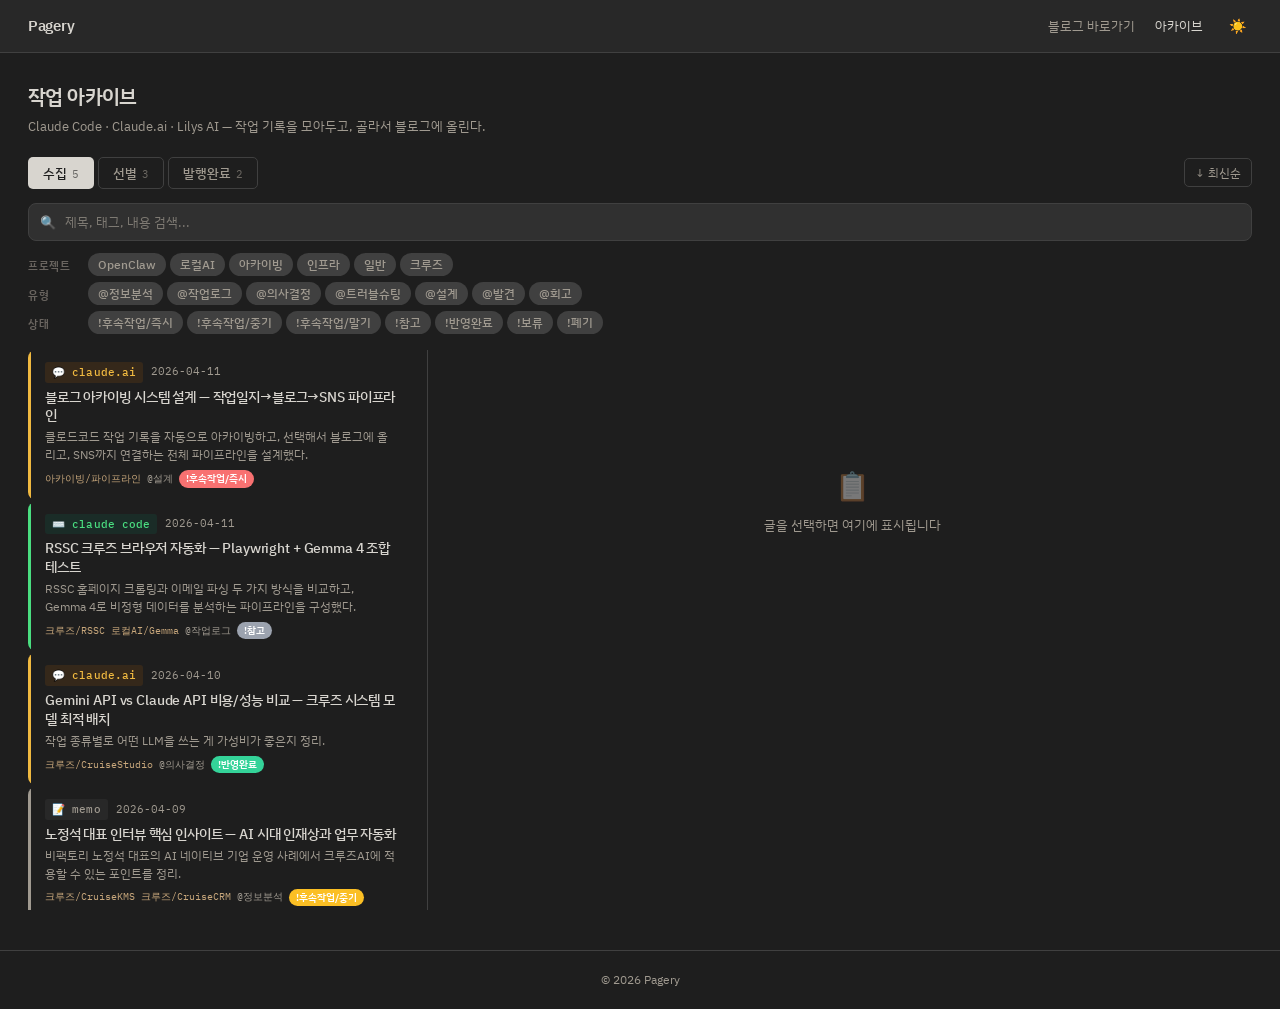
==== commit 2844ed19: "fix: 장기→말기, align with tag-system-spec" ====
--- a/archive/index.html
+++ b/archive/index.html
@@ -129,7 +129,7 @@
 /* action 색상 */
 .tag-chip[data-action="후속작업/즉시"].active { background:var(--action-imm); color:#fff; }
 .tag-chip[data-action="후속작업/중기"].active { background:var(--action-mid); color:#fff; }
-.tag-chip[data-action="후속작업/장기"].active { background:var(--action-long); color:#fff; }
+.tag-chip[data-action="후속작업/말기"].active { background:var(--action-long); color:#fff; }
 .tag-chip[data-action="참고"].active { background:var(--action-ref); color:#fff; }
 .tag-chip[data-action="반영완료"].active { background:var(--action-done); color:#fff; }
 .tag-chip[data-action="보류"].active { background:var(--action-hold); color:#fff; }
@@ -167,7 +167,7 @@
 .action-pill { font-size:9.5px; font-weight:600; padding:1px 7px; border-radius:10px; color:#fff; }
 .action-pill[data-action="후속작업/즉시"] { background:var(--action-imm); }
 .action-pill[data-action="후속작업/중기"] { background:var(--action-mid); }
-.action-pill[data-action="후속작업/장기"] { background:var(--action-long); }
+.action-pill[data-action="후속작업/말기"] { background:var(--action-long); }
 .action-pill[data-action="참고"] { background:var(--action-ref); }
 .action-pill[data-action="반영완료"] { background:var(--action-done); }
 .action-pill[data-action="보류"] { background:var(--action-hold); }
@@ -321,7 +321,7 @@
   related:     { icon:'🔗', label:'관련 링크' }
 };
 const TYPE_LIST = ['정보분석','작업로그','의사결정','트러블슈팅','설계','발견','회고'];
-const ACTION_LIST = ['후속작업/즉시','후속작업/중기','후속작업/장기','참고','반영완료','보류','폐기'];
+const ACTION_LIST = ['후속작업/즉시','후속작업/중기','후속작업/말기','참고','반영완료','보류','폐기'];
 const PROJECT_CATEGORIES = ['인프라','OpenClaw','투자','크루즈','로컬AI','아카이빙','일반'];
 
 // ── DATA: archive.json에서 로드 ──
